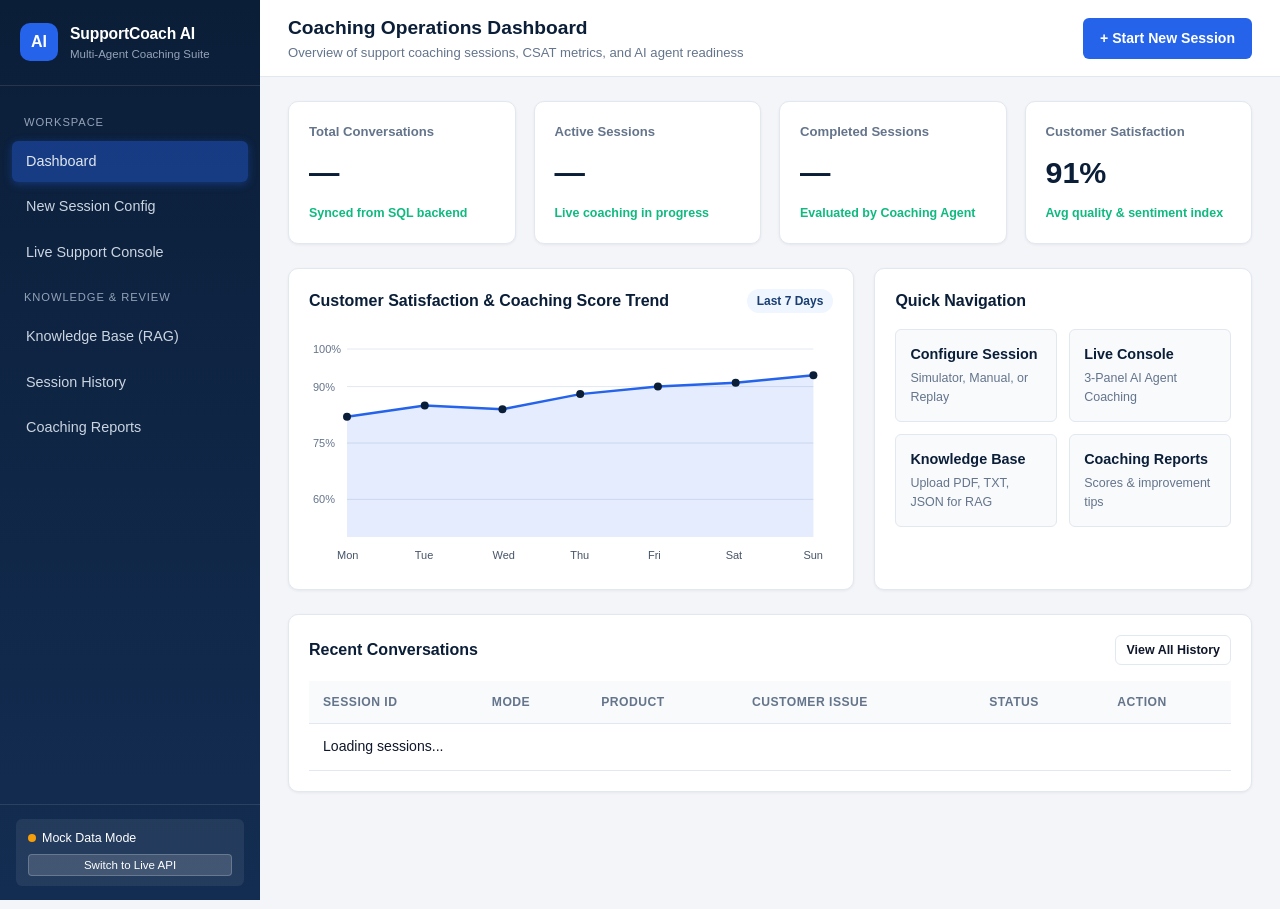
==== frontend/index.html @ ad7b9917 "feat: complete frontend UI, mock API layer, and SQL/API integration docs" ====
<!DOCTYPE html>
<html lang="en">
<head>
  <meta charset="UTF-8" />
  <meta http-equiv="refresh" content="0; url=dashboard.html" />
  <meta name="viewport" content="width=device-width, initial-scale=1.0" />
  <title>AI Support Coaching Assistant</title>
</head>
<body>
  <p>Redirecting to <a href="dashboard.html">Dashboard</a>...</p>
</body>
</html>
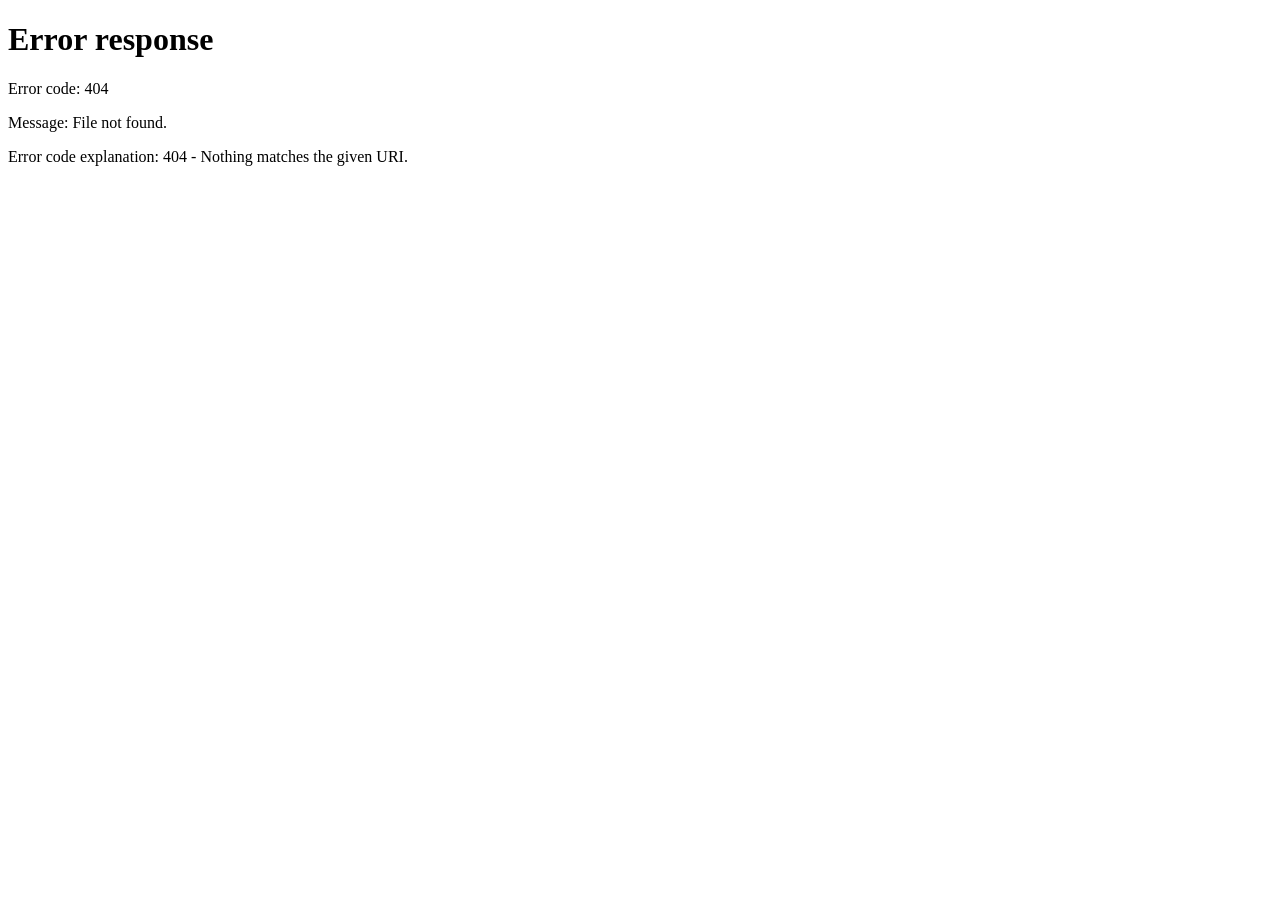
==== commit db570bf0: "implemented backend and integratd with the frontend and rag_service and implemented database with su" ====
--- a/frontend/index.html
+++ b/frontend/index.html
@@ -2,11 +2,11 @@
 <html lang="en">
 <head>
   <meta charset="UTF-8" />
-  <meta http-equiv="refresh" content="0; url=dashboard.html" />
+  <meta http-equiv="refresh" content="0; url=/dashboard" />
   <meta name="viewport" content="width=device-width, initial-scale=1.0" />
   <title>AI Support Coaching Assistant</title>
 </head>
 <body>
-  <p>Redirecting to <a href="dashboard.html">Dashboard</a>...</p>
+  <p>Redirecting to <a href="/dashboard">Dashboard</a>...</p>
 </body>
 </html>
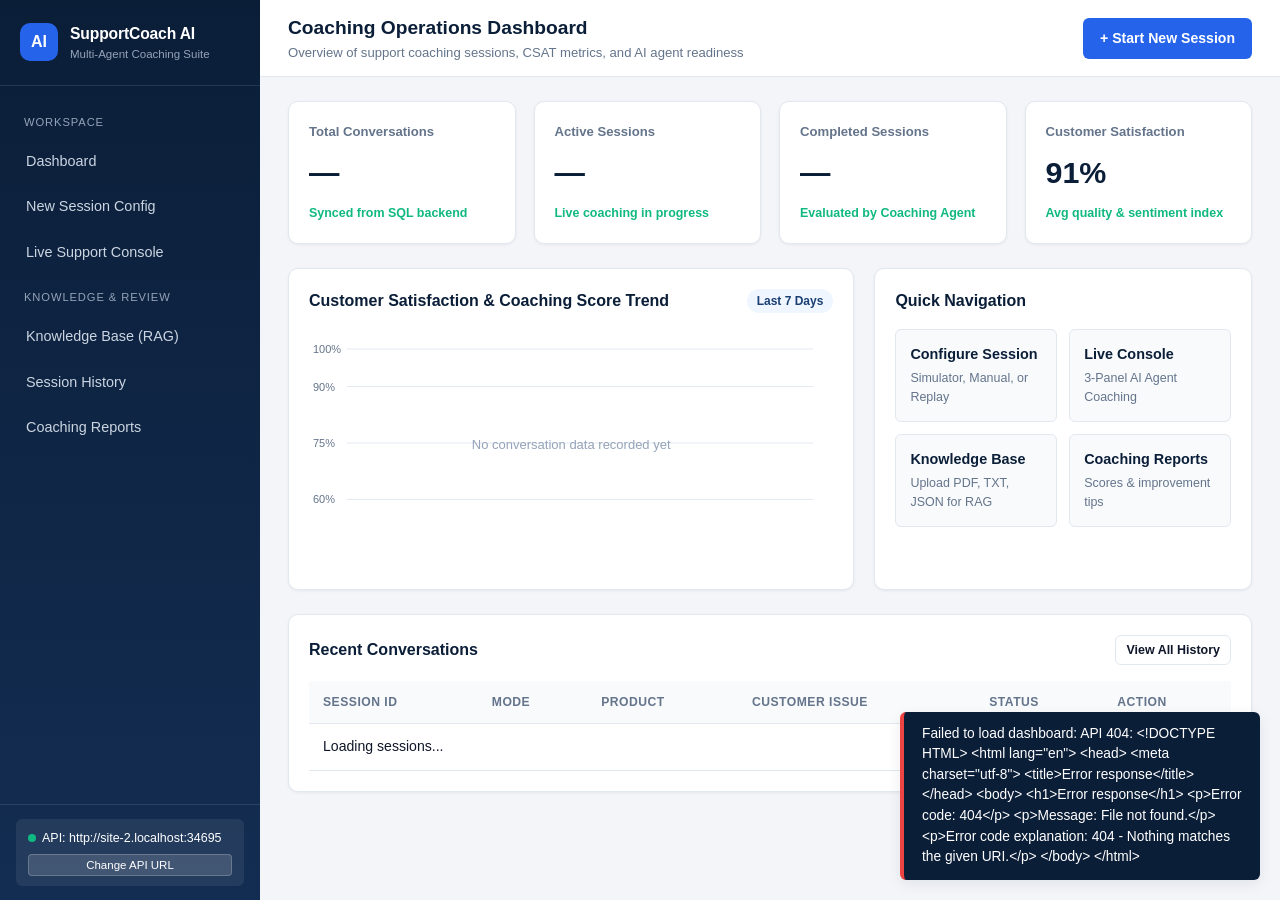
==== commit 6e3fa675: "Change redirect URL to dashboard.html Updated the redirect URL and modified the redirect message." ====
--- a/frontend/index.html
+++ b/frontend/index.html
@@ -1,12 +1,16 @@
+
 <!DOCTYPE html>
 <html lang="en">
 <head>
   <meta charset="UTF-8" />
-  <meta http-equiv="refresh" content="0; url=/dashboard" />
   <meta name="viewport" content="width=device-width, initial-scale=1.0" />
   <title>AI Support Coaching Assistant</title>
+  <meta http-equiv="refresh" content="0; url=dashboard.html" />
 </head>
 <body>
-  <p>Redirecting to <a href="/dashboard">Dashboard</a>...</p>
+  <p>
+    Redirecting to Dashboard...
+    <a href="dashboard.html">Click here if not redirected.</a>
+  </p>
 </body>
-</html>+</html>
